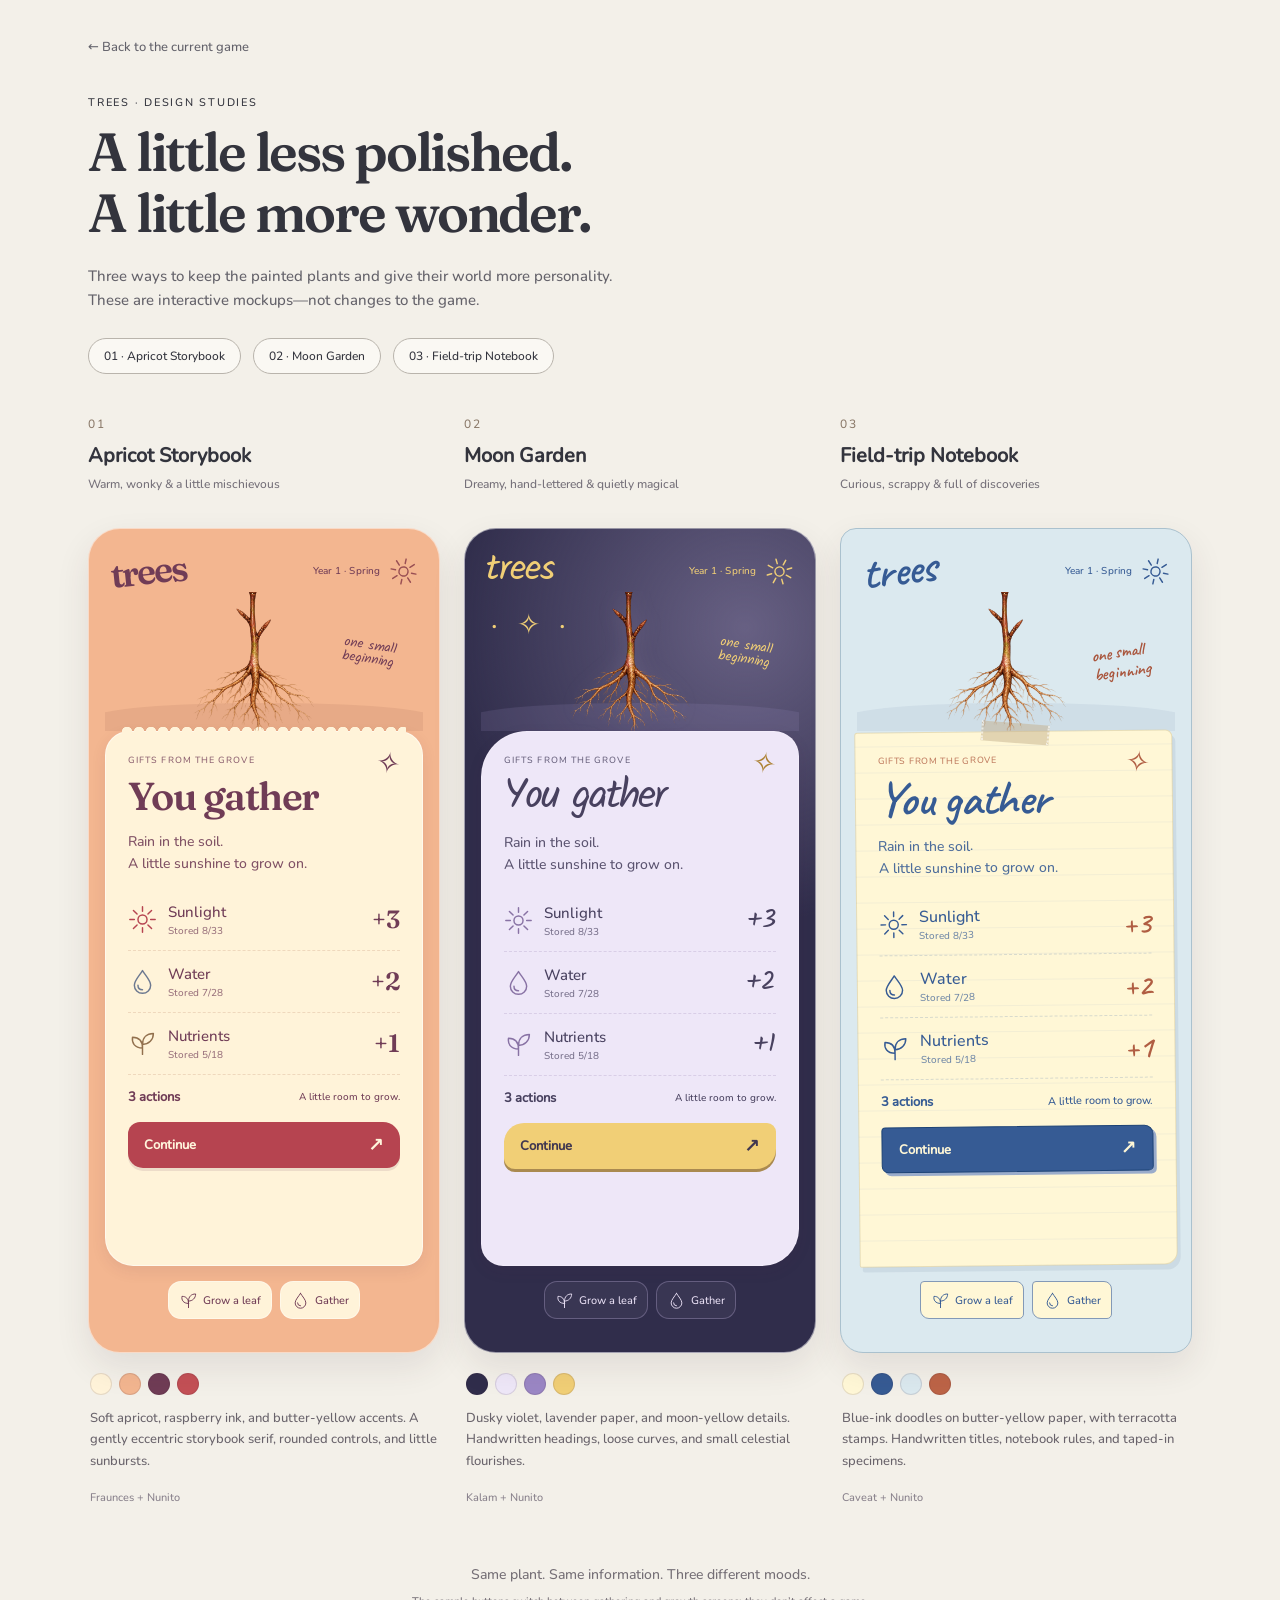
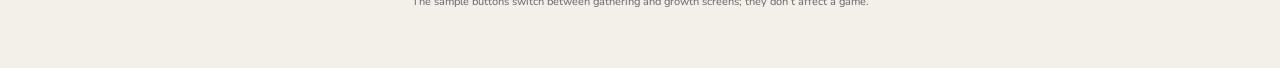
==== design-studies/whimsy/index.html @ b83636ea "Add three isolated whimsical UI mockups for review" ====
<!doctype html>
<html lang="en"><head><meta charset="utf-8"><meta name="viewport" content="width=device-width,initial-scale=1"><title>Trees · Three playful directions</title><link rel="icon" href="data:,"><link rel="stylesheet" href="study.css"></head>
<body>
<header class="page-header"><a href="../../" class="back">← Back to the current game</a><p class="eyebrow">Trees · Design studies</p><h1>A little less polished.<br>A little more wonder.</h1><p>Three ways to keep the painted plants and give their world more personality.<br>These are interactive mockups—not changes to the game.</p><nav aria-label="Design options"><a href="#storybook">01 · Apricot Storybook</a><a href="#moon">02 · Moon Garden</a><a href="#notebook">03 · Field-trip Notebook</a></nav></header>
<main id="options"></main>
<footer class="page-footer">Same plant. Same information. Three different moods.<br><span>The sample buttons switch between gathering and growth screens; they don’t affect a game.</span></footer>
<script>
const themes=[
 {id:'storybook',number:'01',name:'Apricot Storybook',tag:'Warm, wonky & a little mischievous',description:'Soft apricot, raspberry ink, and butter-yellow accents. A gently eccentric storybook serif, rounded controls, and little sunbursts.',fonts:'Fraunces + Nunito',colors:['#fff3d9','#f3b690','#703c56','#c45056']},
 {id:'moon',number:'02',name:'Moon Garden',tag:'Dreamy, hand-lettered & quietly magical',description:'Dusky violet, lavender paper, and moon-yellow details. Handwritten headings, loose curves, and small celestial flourishes.',fonts:'Kalam + Nunito',colors:['#302d4b','#eee7f8','#9b87c5','#f1cf76']},
 {id:'notebook',number:'03',name:'Field-trip Notebook',tag:'Curious, scrappy & full of discoveries',description:'Blue-ink doodles on butter-yellow paper, with terracotta stamps. Handwritten titles, notebook rules, and taped-in specimens.',fonts:'Caveat + Nunito',colors:['#fff7d6','#365b94','#dbe9ef','#bd6447']}
];
const sun='<svg viewBox="0 0 32 32"><circle cx="16" cy="16" r="5"/><path d="M16 2v5m0 18v5M2 16h5m18 0h5M6 6l4 4m12 12 4 4M6 26l4-4M22 10l4-4"/></svg>';
const water='<svg viewBox="0 0 32 32"><path d="M16 4C13 9 7 15 7 20a9 9 0 0 0 18 0c0-5-6-11-9-16ZM11 20q0 5 5 5"/></svg>';
const leaf='<svg viewBox="0 0 32 32"><path d="M16 28V17m0 4C7 21 4 15 5 9c7 0 11 4 11 12Zm0-4C16 9 21 5 28 5c0 7-5 12-12 12Z"/></svg>';
function resource(name,amount,stored,icon,kind){return `<div class="resource ${kind}"><span class="icon" aria-hidden="true">${icon}</span><div><span class="resource-name">${name}</span><small>Stored ${stored}</small></div><strong>+${amount}</strong></div>`}
document.getElementById('options').innerHTML=themes.map(t=>`<article id="${t.id}" class="option ${t.id}"><header class="option-header"><span class="option-number">${t.number}</span><h2>${t.name}</h2><p>${t.tag}</p></header><div class="sample"><div class="sample-top"><span class="wordmark">trees</span><span class="season">Year 1 · Spring</span><span class="doodle" aria-hidden="true">${sun}</span></div><div class="scene"><img src="../../assets/trees/peach-seedling-v1.png" alt="Painted peach seedling"><div class="scene-note">one small beginning</div><span class="ground"></span></div><section class="sheet gather"><div class="sheet-top"><p class="chapter">Gifts from the grove</p><span class="tiny-star" aria-hidden="true">✧</span></div><h3>You gather</h3><p class="prose">Rain in the soil.<br>A little sunshine to grow on.</p><div class="resources">${resource('Sunlight',3,'8/33',sun,'sun')}${resource('Water',2,'7/28',water,'water')}${resource('Nutrients',1,'5/18',leaf,'leaf')}</div><div class="actions-note"><strong>3 actions</strong><span>A little room to grow.</span></div><button class="primary" data-screen="growth">Continue <span aria-hidden="true">↗</span></button></section><section class="sheet growth" hidden><p class="chapter">A new chapter · 3 of 7</p><h3>Seedling</h3><div class="growth-art"><img src="../../assets/trees/peach-seedling-v1.png" alt=""></div><p class="prose">Small, but no longer<br>quite so small.</p><div class="unlocked"><span>Something new</span><strong>Reach a little farther</strong><p>New leaves, deeper roots,<br>and a whole sky ahead.</p></div><div class="dots" aria-label="Stage 3 of 7"><i></i><i></i><i class="current"></i><i></i><i></i><i></i><i></i></div><button class="primary" data-screen="gather">Keep growing <span aria-hidden="true">↗</span></button></section><div class="sample-dock"><button class="mini-action" data-screen="growth">${leaf} Grow a leaf</button><button class="mini-action" data-screen="gather">${water} Gather</button></div></div><div class="design-notes"><div class="swatches" aria-label="Color palette">${t.colors.map(c=>`<span style="background:${c}" title="${c}"></span>`).join('')}</div><p>${t.description}</p><small>${t.fonts}</small></div></article>`).join('');
document.addEventListener('click',event=>{const button=event.target.closest('[data-screen]');if(!button)return;const sample=button.closest('.sample');const next=button.dataset.screen;sample.querySelector('.gather').hidden=next!=='gather';sample.querySelector('.growth').hidden=next!=='growth';sample.querySelector(`.${next} .primary`).focus({preventScroll:true});});
</script></body></html>
---- design-studies/whimsy/study.css ----
@font-face{font-family:Fraunces;src:url(fonts/fraunces.ttf) format('truetype');font-weight:600;font-display:swap}
@font-face{font-family:Kalam;src:url(fonts/kalam.ttf) format('truetype');font-weight:400;font-display:swap}
@font-face{font-family:Caveat;src:url(fonts/caveat.ttf) format('truetype');font-weight:600;font-display:swap}
@font-face{font-family:Nunito;src:url(fonts/nunito.ttf) format('truetype');font-weight:500;font-display:swap}
*{box-sizing:border-box}body{margin:0;background:#f3f0e9;color:#33343d;font-family:Nunito,system-ui,sans-serif;font-weight:500}button,a{-webkit-tap-highlight-color:transparent}button{font:inherit;cursor:pointer}a{color:inherit}button:focus-visible,a:focus-visible{outline:3px solid currentColor;outline-offset:4px}[hidden]{display:none!important}.page-header{max-width:1160px;padding:35px 28px 38px;margin:auto}.back{font-size:13px;color:#62616a;text-decoration:none}.eyebrow{font-size:11px;letter-spacing:.16em;text-transform:uppercase;margin:38px 0 12px}.page-header h1{font:600 clamp(34px,4.2vw,54px)/1.13 Fraunces,Georgia,serif;letter-spacing:-.04em;margin:0 0 20px}.page-header>p:last-of-type{color:#64626a;font-size:15px;line-height:1.65}.page-header nav{display:flex;flex-wrap:wrap;gap:12px;margin-top:25px}.page-header nav a{border:1px solid #b9b4ac;border-radius:30px;padding:9px 15px;font-size:12px;text-decoration:none;background:#faf8f3}#options{max-width:1160px;margin:auto;padding:0 28px;display:grid;grid-template-columns:repeat(3,minmax(0,1fr));gap:24px}.option{scroll-margin-top:16px;min-width:0}.option-header{min-height:116px}.option-number{color:#8c7b6b;font-size:12px;letter-spacing:.15em}.option-header h2{font-size:20px;margin:8px 0 6px}.option-header p{font-size:12px;color:#757079;margin:0;line-height:1.5}.sample{--ink:#703c56;--paper:#fff3d9;--accent:#b64450;--accent-text:#fff5dc;--soft:#f6dcb8;--line:#bf896740;--title:Fraunces,Georgia,serif;position:relative;isolation:isolate;border-radius:32px;background:#f3b690;overflow:hidden;box-shadow:0 14px 34px #3f293719;border:1px solid #ffffff80;color:var(--ink);padding:22px 16px 14px;min-height:825px}.sample-top{display:flex;align-items:center;gap:9px;padding:0 5px;height:40px}.wordmark{font:600 36px/.9 var(--title);letter-spacing:-.06em}.season{margin-left:auto;font-size:10px;letter-spacing:.01em}.doodle{width:29px;height:29px;transform:rotate(12deg)}svg{display:block;width:100%;height:100%;fill:none;stroke:currentColor;stroke-width:1.6;stroke-linecap:round;stroke-linejoin:round}.scene{height:140px;position:relative;overflow:hidden}.scene>img{position:absolute;height:145px;left:47%;top:1px;transform:translateX(-50%);z-index:1}.scene-note{position:absolute;right:3px;top:50px;font:400 13px/1.1 Kalam,cursive;transform:rotate(9deg);max-width:77px}.ground{position:absolute;bottom:0;left:-10px;right:-10px;height:28px;background:#ba806338;border-radius:50% 50% 0 0}.sheet{position:relative;background:var(--paper);padding:22px 22px 18px;border:1px solid #fff8;min-height:535px;box-shadow:0 5px 15px #4c234316;border-radius:24px 24px 19px 28px;color:var(--ink)}.sheet-top{display:flex;align-items:center;justify-content:space-between}.chapter{font-size:9px;letter-spacing:.12em;text-transform:uppercase;margin:0 0 8px;opacity:.8}.tiny-star{font-size:29px;line-height:20px;transform:rotate(11deg)}h3{font:600 39px/1.15 var(--title);margin:0 0 12px;letter-spacing:-.04em}.prose{font:500 14px/1.55 Nunito,sans-serif;margin:0 0 15px;opacity:.88}.resource{display:grid;grid-template-columns:31px 1fr auto;gap:9px;align-items:center;border-bottom:1px dashed var(--line);padding:12px 0}.icon{width:29px;height:33px;color:var(--accent)}.resource-name{font-size:15px}.resource small{display:block;font-size:10px;opacity:.7;margin-top:1px}.resource>strong{font:600 25px/1 var(--title)}.actions-note{display:flex;align-items:center;justify-content:space-between;gap:8px;padding:13px 0 16px;font-size:10px}.actions-note strong{font-size:13px;white-space:nowrap}.primary{width:100%;border:0;border-radius:12px 17px 13px 15px;padding:13px 16px;background:var(--accent);color:var(--accent-text);min-height:46px;text-align:left;font-weight:700;font-size:13px;box-shadow:0 3px 0 #703c5620}.primary>span{float:right;font-size:19px;line-height:18px}.sample-dock{display:flex;gap:8px;justify-content:center;padding-top:15px}.mini-action{display:flex;align-items:center;justify-content:center;gap:5px;background:var(--paper);color:var(--ink);border:1px solid #fff6;border-radius:13px;padding:8px 10px;font-size:11px;min-height:38px}.mini-action svg{width:19px;height:19px}.design-notes{padding:20px 2px 0}.swatches{display:flex;gap:7px}.swatches span{width:22px;height:22px;border-radius:50%;border:1px solid #39222f20}.design-notes p{font-size:13px;line-height:1.65;color:#69636b}.design-notes small{font-size:11px;color:#88808b}.growth-art{height:185px;display:grid;place-items:center}.growth-art img{max-height:180px;max-width:100%;filter:drop-shadow(2px 5px 3px #513b4320)}.growth .prose{text-align:center}.unlocked{padding:13px;text-align:center;background:var(--soft);border-radius:14px}.unlocked>span{font-size:9px;text-transform:uppercase;letter-spacing:.1em;display:block}.unlocked>strong{font:600 21px/1.4 var(--title);display:block;margin:3px 0}.unlocked p{font-size:11px;line-height:1.4;margin:0}.dots{display:flex;justify-content:center;gap:10px;margin:15px 0}.dots i{width:5px;height:5px;border:1px solid var(--ink);border-radius:50%}.dots i:nth-child(-n+3){background:var(--ink)}.dots .current{box-shadow:0 0 0 3px var(--soft)}.storybook .sheet::before{content:'';position:absolute;top:-5px;left:16px;right:16px;height:9px;background:radial-gradient(circle at 5px 5px,var(--paper) 5px,transparent 5.5px) 0 0/12px 9px}.storybook .wordmark{transform:rotate(-6deg)}.storybook .doodle{color:#994f53}.storybook .resource.water .icon{color:#6c7890}.storybook .resource.leaf .icon{color:#92704e}
.moon .sample{--ink:#48415f;--paper:#eee7f8;--accent:#796399;--accent-text:#fff6d7;--soft:#ddd2ee;--line:#9983b340;--title:Kalam,cursive;background:radial-gradient(circle at 80% 12%,#676083,transparent 38%),#302d4b}.moon .sample-top,.moon .scene-note{color:#f1cf76}.moon .wordmark{font-weight:400;letter-spacing:-.03em}.moon .sample-top .doodle{transform:rotate(-16deg)}.moon .scene::before{content:'·     ✧        ·';color:#f1cf76;position:absolute;left:10px;top:15px;font-size:28px;letter-spacing:6px}.moon .ground{background:#9990be29}.moon .sheet{border-radius:46px 25px 37px 22px;border:1px solid #fff3}.moon .sheet h3{font-weight:400;font-size:40px;letter-spacing:-.05em}.moon .resource>strong{font-weight:400}.moon .primary{background:#f1cf76;color:#403750;border-radius:20px 9px 20px 11px;box-shadow:0 3px 0 #aa8a50}.moon .resource .icon{color:#8872a4}.moon .sample-dock .mini-action{background:#ffffff0c;border-color:#cbb8e84d;color:#e7def3}.moon .tiny-star{color:#ad8234}.moon .unlocked>strong{font-weight:400}.moon .scene img{filter:drop-shadow(0 0 10px #c7b2cf30)}
.notebook .sample{--ink:#365b94;--paper:#fff7d6;--accent:#365b94;--accent-text:#fff7d6;--soft:#eee8c8;--line:#6485b040;--title:Caveat,cursive;background:#dbe9ef;border-radius:16px 27px 19px 23px;border:1px solid #aac1ce}.notebook .wordmark{font-size:46px;letter-spacing:-.02em;transform:rotate(-7deg)}.notebook .scene-note{color:#a9553c;font-family:Caveat;font-size:18px;max-width:80px;transform:rotate(-8deg)}.notebook .ground{background:#aabdcd40}.notebook .sheet{border-radius:3px 7px 13px 2px;transform:rotate(-.6deg);background:repeating-linear-gradient(0deg,transparent,transparent 25px,#869bc019 25px,#869bc019 26px),var(--paper);border:1px solid #b8a77955;box-shadow:3px 5px 0 #405b7418}.notebook .sheet::before{content:'';position:absolute;top:-9px;left:calc(50% - 32px);width:64px;height:20px;background:#c6b18d80;transform:rotate(5deg);border-left:2px dotted #fff9;border-right:2px dotted #fff9}.notebook h3{font-size:49px;letter-spacing:-.025em;line-height:1}.notebook .chapter{color:#b05d42;letter-spacing:.08em}.notebook .resource-name{font-size:16px}.notebook .resource>strong{font-size:31px;color:#b05d42}.notebook .resource .icon{color:#365b94}.notebook .primary{border-radius:4px 9px 5px 7px;box-shadow:3px 3px 0 #9aaccb;border:1px solid #1c4275}.notebook .actions-note{font-size:11px}.notebook .unlocked{border:1px dashed #9ca9ba;border-radius:2px;background:#fff9dc}.notebook .mini-action{border:1px solid #8399b7;border-radius:4px 8px 5px 9px;background:#fff7d6}.notebook .tiny-star{color:#b05d42}.page-footer{text-align:center;color:#756f76;font-size:14px;padding:55px 20px;line-height:1.8}.page-footer span{font-size:11px}
@media(max-width:950px){#options{grid-template-columns:1fr;max-width:470px;padding:0 22px;gap:45px}.page-header{max-width:680px;padding:25px 24px 35px}.option-header{min-height:100px}.sample{min-height:0;padding-bottom:18px}.sheet{min-height:505px}.growth{min-height:570px}.page-header h1{font-size:40px}.design-notes{padding-top:18px}}
@media(prefers-reduced-motion:no-preference){html{scroll-behavior:smooth}.primary{transition:transform .15s}.primary:hover{transform:translateY(-2px)}}
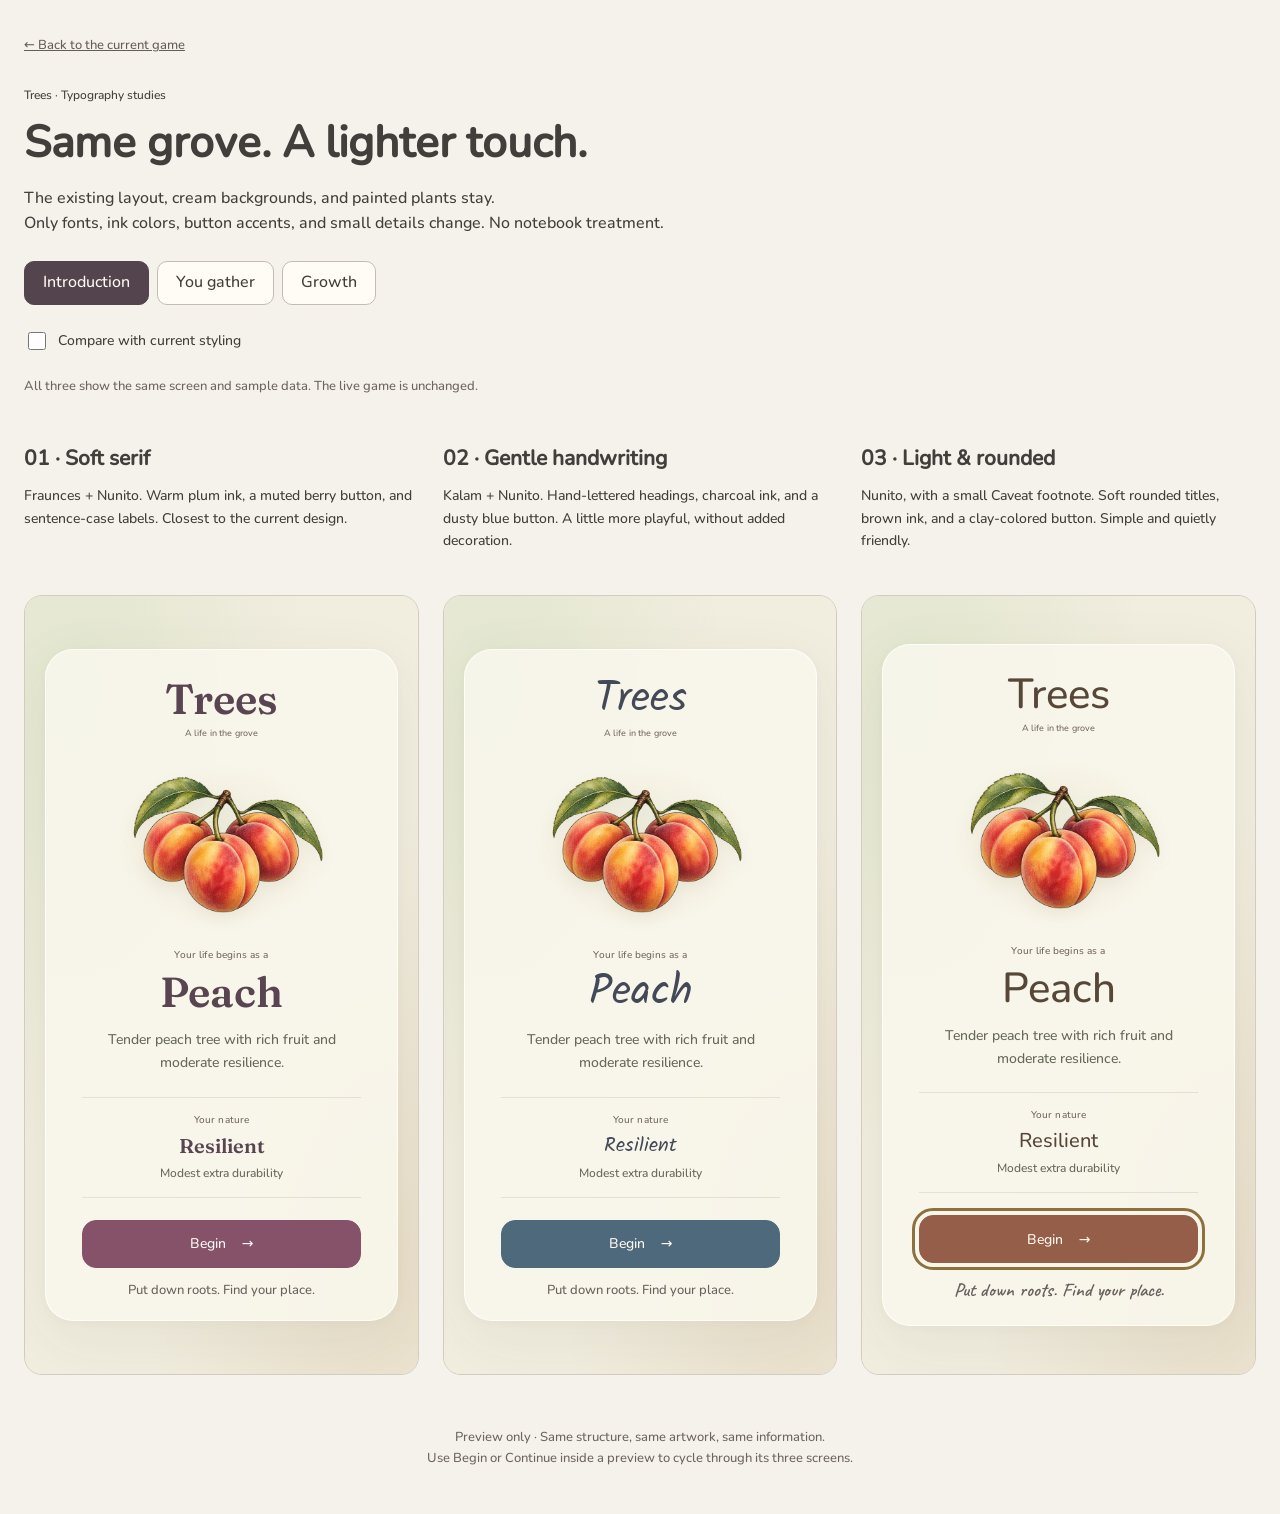
==== commit 78bbaeed: "Match resource stat icons and simplify typography previews" ====
--- a/design-studies/whimsy/index.html
+++ b/design-studies/whimsy/index.html
@@ -1,19 +1,16 @@
 <!doctype html>
-<html lang="en"><head><meta charset="utf-8"><meta name="viewport" content="width=device-width,initial-scale=1"><title>Trees · Three playful directions</title><link rel="icon" href="data:,"><link rel="stylesheet" href="study.css"></head>
-<body>
-<header class="page-header"><a href="../../" class="back">← Back to the current game</a><p class="eyebrow">Trees · Design studies</p><h1>A little less polished.<br>A little more wonder.</h1><p>Three ways to keep the painted plants and give their world more personality.<br>These are interactive mockups—not changes to the game.</p><nav aria-label="Design options"><a href="#storybook">01 · Apricot Storybook</a><a href="#moon">02 · Moon Garden</a><a href="#notebook">03 · Field-trip Notebook</a></nav></header>
-<main id="options"></main>
-<footer class="page-footer">Same plant. Same information. Three different moods.<br><span>The sample buttons switch between gathering and growth screens; they don’t affect a game.</span></footer>
+<html lang="en"><head><meta charset="utf-8"><meta name="viewport" content="width=device-width,initial-scale=1"><title>Trees · Small changes, three directions</title><link rel="icon" href="data:,"><link rel="stylesheet" href="study.css?rev=type-2"></head><body>
+<header><a href="../../">← Back to the current game</a><p class="eyebrow">Trees · Typography studies</p><h1>Same grove. A lighter touch.</h1><p>The existing layout, cream backgrounds, and painted plants stay.<br>Only fonts, ink colors, button accents, and small details change. No notebook treatment.</p>
+<div class="controls" aria-label="Preview screens"><button data-screen="intro" aria-pressed="true">Introduction</button><button data-screen="gathering" aria-pressed="false">You gather</button><button data-screen="growth" aria-pressed="false">Growth</button></div>
+<label class="compare"><input type="checkbox" id="original"> Compare with current styling</label><p class="hint">All three show the same screen and sample data. The live game is unchanged.</p></header>
+<main>
+<article><h2>01 · Soft serif</h2><p>Fraunces + Nunito. Warm plum ink, a muted berry button, and sentence-case labels. Closest to the current design.</p><iframe title="Soft serif preview" data-theme="serif" src="preview.html?theme=serif&amp;screen=intro&amp;rev=2"></iframe></article>
+<article><h2>02 · Gentle handwriting</h2><p>Kalam + Nunito. Hand-lettered headings, charcoal ink, and a dusty blue button. A little more playful, without added decoration.</p><iframe title="Gentle handwriting preview" data-theme="hand" src="preview.html?theme=hand&amp;screen=intro&amp;rev=2"></iframe></article>
+<article><h2>03 · Light & rounded</h2><p>Nunito, with a small Caveat footnote. Soft rounded titles, brown ink, and a clay-colored button. Simple and quietly friendly.</p><iframe title="Light and rounded preview" data-theme="rounded" src="preview.html?theme=rounded&amp;screen=intro&amp;rev=2"></iframe></article>
+</main><footer>Preview only · Same structure, same artwork, same information.<br>Use Begin or Continue inside a preview to cycle through its three screens.</footer>
 <script>
-const themes=[
- {id:'storybook',number:'01',name:'Apricot Storybook',tag:'Warm, wonky & a little mischievous',description:'Soft apricot, raspberry ink, and butter-yellow accents. A gently eccentric storybook serif, rounded controls, and little sunbursts.',fonts:'Fraunces + Nunito',colors:['#fff3d9','#f3b690','#703c56','#c45056']},
- {id:'moon',number:'02',name:'Moon Garden',tag:'Dreamy, hand-lettered & quietly magical',description:'Dusky violet, lavender paper, and moon-yellow details. Handwritten headings, loose curves, and small celestial flourishes.',fonts:'Kalam + Nunito',colors:['#302d4b','#eee7f8','#9b87c5','#f1cf76']},
- {id:'notebook',number:'03',name:'Field-trip Notebook',tag:'Curious, scrappy & full of discoveries',description:'Blue-ink doodles on butter-yellow paper, with terracotta stamps. Handwritten titles, notebook rules, and taped-in specimens.',fonts:'Caveat + Nunito',colors:['#fff7d6','#365b94','#dbe9ef','#bd6447']}
-];
-const sun='<svg viewBox="0 0 32 32"><circle cx="16" cy="16" r="5"/><path d="M16 2v5m0 18v5M2 16h5m18 0h5M6 6l4 4m12 12 4 4M6 26l4-4M22 10l4-4"/></svg>';
-const water='<svg viewBox="0 0 32 32"><path d="M16 4C13 9 7 15 7 20a9 9 0 0 0 18 0c0-5-6-11-9-16ZM11 20q0 5 5 5"/></svg>';
-const leaf='<svg viewBox="0 0 32 32"><path d="M16 28V17m0 4C7 21 4 15 5 9c7 0 11 4 11 12Zm0-4C16 9 21 5 28 5c0 7-5 12-12 12Z"/></svg>';
-function resource(name,amount,stored,icon,kind){return `<div class="resource ${kind}"><span class="icon" aria-hidden="true">${icon}</span><div><span class="resource-name">${name}</span><small>Stored ${stored}</small></div><strong>+${amount}</strong></div>`}
-document.getElementById('options').innerHTML=themes.map(t=>`<article id="${t.id}" class="option ${t.id}"><header class="option-header"><span class="option-number">${t.number}</span><h2>${t.name}</h2><p>${t.tag}</p></header><div class="sample"><div class="sample-top"><span class="wordmark">trees</span><span class="season">Year 1 · Spring</span><span class="doodle" aria-hidden="true">${sun}</span></div><div class="scene"><img src="../../assets/trees/peach-seedling-v1.png" alt="Painted peach seedling"><div class="scene-note">one small beginning</div><span class="ground"></span></div><section class="sheet gather"><div class="sheet-top"><p class="chapter">Gifts from the grove</p><span class="tiny-star" aria-hidden="true">✧</span></div><h3>You gather</h3><p class="prose">Rain in the soil.<br>A little sunshine to grow on.</p><div class="resources">${resource('Sunlight',3,'8/33',sun,'sun')}${resource('Water',2,'7/28',water,'water')}${resource('Nutrients',1,'5/18',leaf,'leaf')}</div><div class="actions-note"><strong>3 actions</strong><span>A little room to grow.</span></div><button class="primary" data-screen="growth">Continue <span aria-hidden="true">↗</span></button></section><section class="sheet growth" hidden><p class="chapter">A new chapter · 3 of 7</p><h3>Seedling</h3><div class="growth-art"><img src="../../assets/trees/peach-seedling-v1.png" alt=""></div><p class="prose">Small, but no longer<br>quite so small.</p><div class="unlocked"><span>Something new</span><strong>Reach a little farther</strong><p>New leaves, deeper roots,<br>and a whole sky ahead.</p></div><div class="dots" aria-label="Stage 3 of 7"><i></i><i></i><i class="current"></i><i></i><i></i><i></i><i></i></div><button class="primary" data-screen="gather">Keep growing <span aria-hidden="true">↗</span></button></section><div class="sample-dock"><button class="mini-action" data-screen="growth">${leaf} Grow a leaf</button><button class="mini-action" data-screen="gather">${water} Gather</button></div></div><div class="design-notes"><div class="swatches" aria-label="Color palette">${t.colors.map(c=>`<span style="background:${c}" title="${c}"></span>`).join('')}</div><p>${t.description}</p><small>${t.fonts}</small></div></article>`).join('');
-document.addEventListener('click',event=>{const button=event.target.closest('[data-screen]');if(!button)return;const sample=button.closest('.sample');const next=button.dataset.screen;sample.querySelector('.gather').hidden=next!=='gather';sample.querySelector('.growth').hidden=next!=='growth';sample.querySelector(`.${next} .primary`).focus({preventScroll:true});});
-</script></body></html>
+let screen='intro';
+function refresh(){document.querySelectorAll('iframe').forEach(f=>{f.src=`preview.html?theme=${document.querySelector('#original').checked?'current':f.dataset.theme}&screen=${screen}&rev=2`;});}
+document.querySelectorAll('[data-screen]').forEach(b=>b.onclick=()=>{screen=b.dataset.screen;document.querySelectorAll('[data-screen]').forEach(x=>x.setAttribute('aria-pressed',String(x===b)));refresh();});
+document.querySelector('#original').onchange=refresh;
+</script></body></html>
--- a/design-studies/whimsy/study.css
+++ b/design-studies/whimsy/study.css
@@ -1,9 +1,2 @@
-@font-face{font-family:Fraunces;src:url(fonts/fraunces.ttf) format('truetype');font-weight:600;font-display:swap}
-@font-face{font-family:Kalam;src:url(fonts/kalam.ttf) format('truetype');font-weight:400;font-display:swap}
-@font-face{font-family:Caveat;src:url(fonts/caveat.ttf) format('truetype');font-weight:600;font-display:swap}
-@font-face{font-family:Nunito;src:url(fonts/nunito.ttf) format('truetype');font-weight:500;font-display:swap}
-*{box-sizing:border-box}body{margin:0;background:#f3f0e9;color:#33343d;font-family:Nunito,system-ui,sans-serif;font-weight:500}button,a{-webkit-tap-highlight-color:transparent}button{font:inherit;cursor:pointer}a{color:inherit}button:focus-visible,a:focus-visible{outline:3px solid currentColor;outline-offset:4px}[hidden]{display:none!important}.page-header{max-width:1160px;padding:35px 28px 38px;margin:auto}.back{font-size:13px;color:#62616a;text-decoration:none}.eyebrow{font-size:11px;letter-spacing:.16em;text-transform:uppercase;margin:38px 0 12px}.page-header h1{font:600 clamp(34px,4.2vw,54px)/1.13 Fraunces,Georgia,serif;letter-spacing:-.04em;margin:0 0 20px}.page-header>p:last-of-type{color:#64626a;font-size:15px;line-height:1.65}.page-header nav{display:flex;flex-wrap:wrap;gap:12px;margin-top:25px}.page-header nav a{border:1px solid #b9b4ac;border-radius:30px;padding:9px 15px;font-size:12px;text-decoration:none;background:#faf8f3}#options{max-width:1160px;margin:auto;padding:0 28px;display:grid;grid-template-columns:repeat(3,minmax(0,1fr));gap:24px}.option{scroll-margin-top:16px;min-width:0}.option-header{min-height:116px}.option-number{color:#8c7b6b;font-size:12px;letter-spacing:.15em}.option-header h2{font-size:20px;margin:8px 0 6px}.option-header p{font-size:12px;color:#757079;margin:0;line-height:1.5}.sample{--ink:#703c56;--paper:#fff3d9;--accent:#b64450;--accent-text:#fff5dc;--soft:#f6dcb8;--line:#bf896740;--title:Fraunces,Georgia,serif;position:relative;isolation:isolate;border-radius:32px;background:#f3b690;overflow:hidden;box-shadow:0 14px 34px #3f293719;border:1px solid #ffffff80;color:var(--ink);padding:22px 16px 14px;min-height:825px}.sample-top{display:flex;align-items:center;gap:9px;padding:0 5px;height:40px}.wordmark{font:600 36px/.9 var(--title);letter-spacing:-.06em}.season{margin-left:auto;font-size:10px;letter-spacing:.01em}.doodle{width:29px;height:29px;transform:rotate(12deg)}svg{display:block;width:100%;height:100%;fill:none;stroke:currentColor;stroke-width:1.6;stroke-linecap:round;stroke-linejoin:round}.scene{height:140px;position:relative;overflow:hidden}.scene>img{position:absolute;height:145px;left:47%;top:1px;transform:translateX(-50%);z-index:1}.scene-note{position:absolute;right:3px;top:50px;font:400 13px/1.1 Kalam,cursive;transform:rotate(9deg);max-width:77px}.ground{position:absolute;bottom:0;left:-10px;right:-10px;height:28px;background:#ba806338;border-radius:50% 50% 0 0}.sheet{position:relative;background:var(--paper);padding:22px 22px 18px;border:1px solid #fff8;min-height:535px;box-shadow:0 5px 15px #4c234316;border-radius:24px 24px 19px 28px;color:var(--ink)}.sheet-top{display:flex;align-items:center;justify-content:space-between}.chapter{font-size:9px;letter-spacing:.12em;text-transform:uppercase;margin:0 0 8px;opacity:.8}.tiny-star{font-size:29px;line-height:20px;transform:rotate(11deg)}h3{font:600 39px/1.15 var(--title);margin:0 0 12px;letter-spacing:-.04em}.prose{font:500 14px/1.55 Nunito,sans-serif;margin:0 0 15px;opacity:.88}.resource{display:grid;grid-template-columns:31px 1fr auto;gap:9px;align-items:center;border-bottom:1px dashed var(--line);padding:12px 0}.icon{width:29px;height:33px;color:var(--accent)}.resource-name{font-size:15px}.resource small{display:block;font-size:10px;opacity:.7;margin-top:1px}.resource>strong{font:600 25px/1 var(--title)}.actions-note{display:flex;align-items:center;justify-content:space-between;gap:8px;padding:13px 0 16px;font-size:10px}.actions-note strong{font-size:13px;white-space:nowrap}.primary{width:100%;border:0;border-radius:12px 17px 13px 15px;padding:13px 16px;background:var(--accent);color:var(--accent-text);min-height:46px;text-align:left;font-weight:700;font-size:13px;box-shadow:0 3px 0 #703c5620}.primary>span{float:right;font-size:19px;line-height:18px}.sample-dock{display:flex;gap:8px;justify-content:center;padding-top:15px}.mini-action{display:flex;align-items:center;justify-content:center;gap:5px;background:var(--paper);color:var(--ink);border:1px solid #fff6;border-radius:13px;padding:8px 10px;font-size:11px;min-height:38px}.mini-action svg{width:19px;height:19px}.design-notes{padding:20px 2px 0}.swatches{display:flex;gap:7px}.swatches span{width:22px;height:22px;border-radius:50%;border:1px solid #39222f20}.design-notes p{font-size:13px;line-height:1.65;color:#69636b}.design-notes small{font-size:11px;color:#88808b}.growth-art{height:185px;display:grid;place-items:center}.growth-art img{max-height:180px;max-width:100%;filter:drop-shadow(2px 5px 3px #513b4320)}.growth .prose{text-align:center}.unlocked{padding:13px;text-align:center;background:var(--soft);border-radius:14px}.unlocked>span{font-size:9px;text-transform:uppercase;letter-spacing:.1em;display:block}.unlocked>strong{font:600 21px/1.4 var(--title);display:block;margin:3px 0}.unlocked p{font-size:11px;line-height:1.4;margin:0}.dots{display:flex;justify-content:center;gap:10px;margin:15px 0}.dots i{width:5px;height:5px;border:1px solid var(--ink);border-radius:50%}.dots i:nth-child(-n+3){background:var(--ink)}.dots .current{box-shadow:0 0 0 3px var(--soft)}.storybook .sheet::before{content:'';position:absolute;top:-5px;left:16px;right:16px;height:9px;background:radial-gradient(circle at 5px 5px,var(--paper) 5px,transparent 5.5px) 0 0/12px 9px}.storybook .wordmark{transform:rotate(-6deg)}.storybook .doodle{color:#994f53}.storybook .resource.water .icon{color:#6c7890}.storybook .resource.leaf .icon{color:#92704e}
-.moon .sample{--ink:#48415f;--paper:#eee7f8;--accent:#796399;--accent-text:#fff6d7;--soft:#ddd2ee;--line:#9983b340;--title:Kalam,cursive;background:radial-gradient(circle at 80% 12%,#676083,transparent 38%),#302d4b}.moon .sample-top,.moon .scene-note{color:#f1cf76}.moon .wordmark{font-weight:400;letter-spacing:-.03em}.moon .sample-top .doodle{transform:rotate(-16deg)}.moon .scene::before{content:'·     ✧        ·';color:#f1cf76;position:absolute;left:10px;top:15px;font-size:28px;letter-spacing:6px}.moon .ground{background:#9990be29}.moon .sheet{border-radius:46px 25px 37px 22px;border:1px solid #fff3}.moon .sheet h3{font-weight:400;font-size:40px;letter-spacing:-.05em}.moon .resource>strong{font-weight:400}.moon .primary{background:#f1cf76;color:#403750;border-radius:20px 9px 20px 11px;box-shadow:0 3px 0 #aa8a50}.moon .resource .icon{color:#8872a4}.moon .sample-dock .mini-action{background:#ffffff0c;border-color:#cbb8e84d;color:#e7def3}.moon .tiny-star{color:#ad8234}.moon .unlocked>strong{font-weight:400}.moon .scene img{filter:drop-shadow(0 0 10px #c7b2cf30)}
-.notebook .sample{--ink:#365b94;--paper:#fff7d6;--accent:#365b94;--accent-text:#fff7d6;--soft:#eee8c8;--line:#6485b040;--title:Caveat,cursive;background:#dbe9ef;border-radius:16px 27px 19px 23px;border:1px solid #aac1ce}.notebook .wordmark{font-size:46px;letter-spacing:-.02em;transform:rotate(-7deg)}.notebook .scene-note{color:#a9553c;font-family:Caveat;font-size:18px;max-width:80px;transform:rotate(-8deg)}.notebook .ground{background:#aabdcd40}.notebook .sheet{border-radius:3px 7px 13px 2px;transform:rotate(-.6deg);background:repeating-linear-gradient(0deg,transparent,transparent 25px,#869bc019 25px,#869bc019 26px),var(--paper);border:1px solid #b8a77955;box-shadow:3px 5px 0 #405b7418}.notebook .sheet::before{content:'';position:absolute;top:-9px;left:calc(50% - 32px);width:64px;height:20px;background:#c6b18d80;transform:rotate(5deg);border-left:2px dotted #fff9;border-right:2px dotted #fff9}.notebook h3{font-size:49px;letter-spacing:-.025em;line-height:1}.notebook .chapter{color:#b05d42;letter-spacing:.08em}.notebook .resource-name{font-size:16px}.notebook .resource>strong{font-size:31px;color:#b05d42}.notebook .resource .icon{color:#365b94}.notebook .primary{border-radius:4px 9px 5px 7px;box-shadow:3px 3px 0 #9aaccb;border:1px solid #1c4275}.notebook .actions-note{font-size:11px}.notebook .unlocked{border:1px dashed #9ca9ba;border-radius:2px;background:#fff9dc}.notebook .mini-action{border:1px solid #8399b7;border-radius:4px 8px 5px 9px;background:#fff7d6}.notebook .tiny-star{color:#b05d42}.page-footer{text-align:center;color:#756f76;font-size:14px;padding:55px 20px;line-height:1.8}.page-footer span{font-size:11px}
-@media(max-width:950px){#options{grid-template-columns:1fr;max-width:470px;padding:0 22px;gap:45px}.page-header{max-width:680px;padding:25px 24px 35px}.option-header{min-height:100px}.sample{min-height:0;padding-bottom:18px}.sheet{min-height:505px}.growth{min-height:570px}.page-header h1{font-size:40px}.design-notes{padding-top:18px}}
-@media(prefers-reduced-motion:no-preference){html{scroll-behavior:smooth}.primary{transition:transform .15s}.primary:hover{transform:translateY(-2px)}}
+@font-face{font-family:Nunito;src:url(fonts/nunito.ttf);font-weight:500;font-display:swap}
+*{box-sizing:border-box}body{margin:0;background:#f5f2eb;color:#423e3b;font:500 16px/1.6 Nunito,system-ui,sans-serif}header,main{max-width:1360px;margin:auto;padding:32px 24px}header>a{font-size:13px;color:#655e57}.eyebrow{margin-top:28px;font-size:12px}h1{font-size:clamp(28px,4vw,44px);line-height:1.2;margin:12px 0}header>p{max-width:780px}.controls{display:flex;flex-wrap:wrap;gap:8px;margin:24px 0 14px}button{font:inherit;min-height:44px;border:1px solid #c4bcb1;border-radius:10px;padding:8px 18px;color:inherit;background:#fffcf5;cursor:pointer}button[aria-pressed=true]{background:#54444e;color:#fffaf1;border-color:#54444e}button:focus-visible,a:focus-visible,input:focus-visible{outline:3px solid #7c516a;outline-offset:3px}.compare{display:flex;align-items:center;gap:9px;min-height:44px;font-size:14px}.compare input{width:18px;height:18px}.hint{font-size:13px;color:#6c655f}main{padding-top:0;display:grid;grid-template-columns:repeat(3,minmax(0,1fr));gap:24px}article{min-width:0}h2{font-size:21px;margin:0 0 10px}article>p{font-size:14px;min-height:92px;margin:0 0 18px}iframe{display:block;width:100%;height:780px;border:1px solid #d2cbc0;border-radius:18px;background:#f1eddf}footer{text-align:center;padding:20px 24px 45px;font-size:13px;color:#6c655f}@media(max-width:1050px){main{grid-template-columns:1fr;max-width:500px;gap:36px}article>p{min-height:0}header{max-width:760px}}@media(max-width:380px){header,main{padding-left:12px;padding-right:12px}}
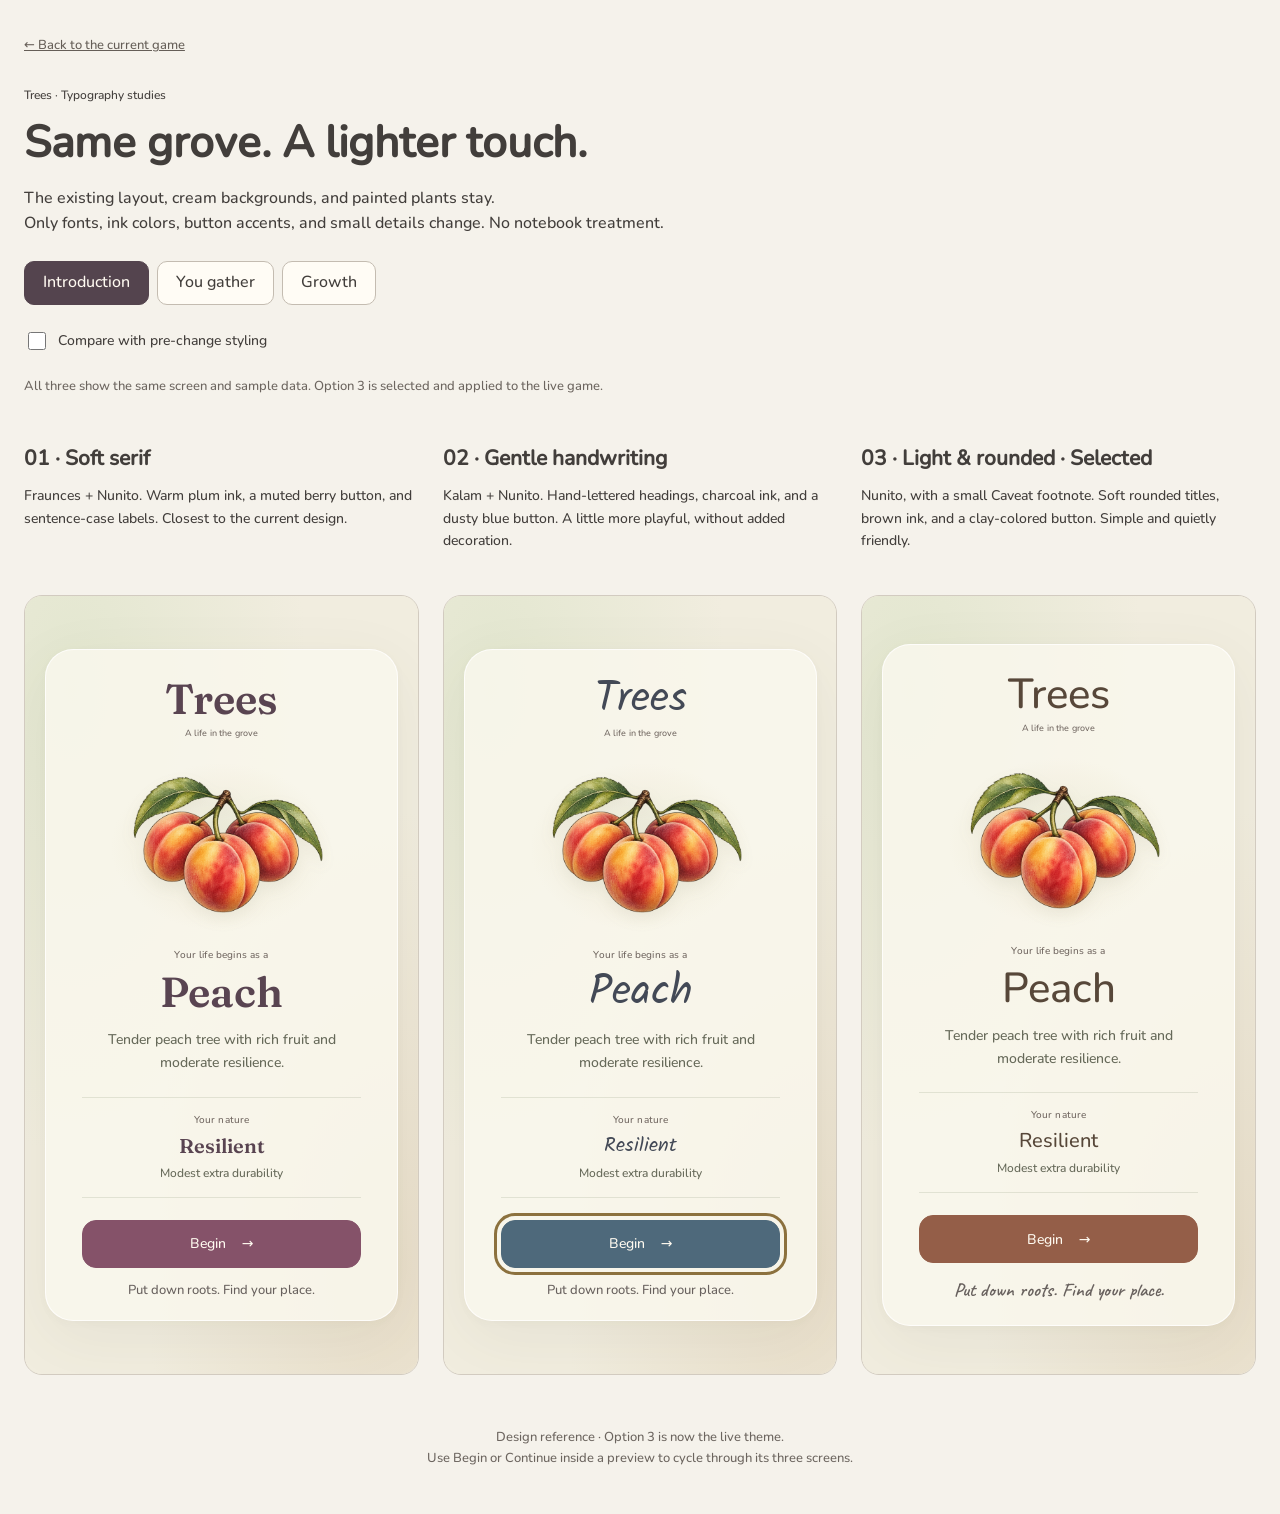
==== commit 8163b342: "Apply approved Light and rounded theme" ====
--- a/design-studies/whimsy/index.html
+++ b/design-studies/whimsy/index.html
@@ -2,12 +2,12 @@
 <html lang="en"><head><meta charset="utf-8"><meta name="viewport" content="width=device-width,initial-scale=1"><title>Trees · Small changes, three directions</title><link rel="icon" href="data:,"><link rel="stylesheet" href="study.css?rev=type-2"></head><body>
 <header><a href="../../">← Back to the current game</a><p class="eyebrow">Trees · Typography studies</p><h1>Same grove. A lighter touch.</h1><p>The existing layout, cream backgrounds, and painted plants stay.<br>Only fonts, ink colors, button accents, and small details change. No notebook treatment.</p>
 <div class="controls" aria-label="Preview screens"><button data-screen="intro" aria-pressed="true">Introduction</button><button data-screen="gathering" aria-pressed="false">You gather</button><button data-screen="growth" aria-pressed="false">Growth</button></div>
-<label class="compare"><input type="checkbox" id="original"> Compare with current styling</label><p class="hint">All three show the same screen and sample data. The live game is unchanged.</p></header>
+<label class="compare"><input type="checkbox" id="original"> Compare with pre-change styling</label><p class="hint">All three show the same screen and sample data. Option 3 is selected and applied to the live game.</p></header>
 <main>
 <article><h2>01 · Soft serif</h2><p>Fraunces + Nunito. Warm plum ink, a muted berry button, and sentence-case labels. Closest to the current design.</p><iframe title="Soft serif preview" data-theme="serif" src="preview.html?theme=serif&amp;screen=intro&amp;rev=2"></iframe></article>
 <article><h2>02 · Gentle handwriting</h2><p>Kalam + Nunito. Hand-lettered headings, charcoal ink, and a dusty blue button. A little more playful, without added decoration.</p><iframe title="Gentle handwriting preview" data-theme="hand" src="preview.html?theme=hand&amp;screen=intro&amp;rev=2"></iframe></article>
-<article><h2>03 · Light & rounded</h2><p>Nunito, with a small Caveat footnote. Soft rounded titles, brown ink, and a clay-colored button. Simple and quietly friendly.</p><iframe title="Light and rounded preview" data-theme="rounded" src="preview.html?theme=rounded&amp;screen=intro&amp;rev=2"></iframe></article>
-</main><footer>Preview only · Same structure, same artwork, same information.<br>Use Begin or Continue inside a preview to cycle through its three screens.</footer>
+<article><h2>03 · Light & rounded · Selected</h2><p>Nunito, with a small Caveat footnote. Soft rounded titles, brown ink, and a clay-colored button. Simple and quietly friendly.</p><iframe title="Light and rounded preview" data-theme="rounded" src="preview.html?theme=rounded&amp;screen=intro&amp;rev=2"></iframe></article>
+</main><footer>Design reference · Option 3 is now the live theme.<br>Use Begin or Continue inside a preview to cycle through its three screens.</footer>
 <script>
 let screen='intro';
 function refresh(){document.querySelectorAll('iframe').forEach(f=>{f.src=`preview.html?theme=${document.querySelector('#original').checked?'current':f.dataset.theme}&screen=${screen}&rev=2`;});}
